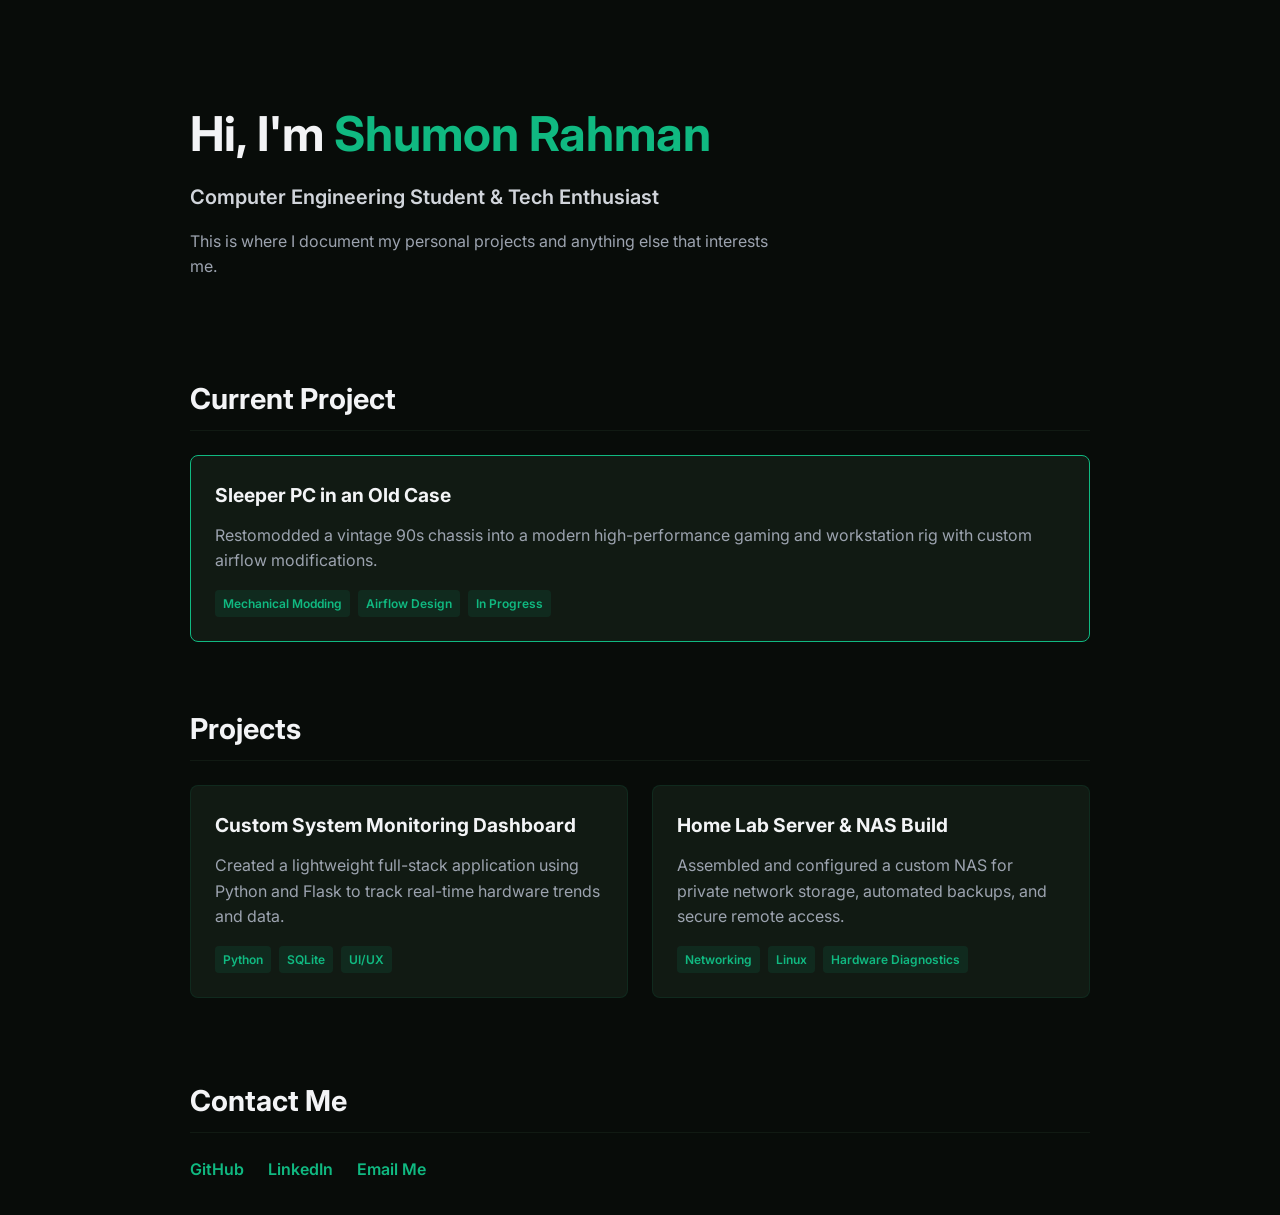
==== index.html @ 154af213 "Update link for Project 1 to point to monitor.html" ====
<!DOCTYPE html>
<html lang="en">
<head>
    <meta charset="UTF-8">
    <meta name="viewport" content="width=device-width, initial-scale=1.0">
    <title>Shumonzr</title>
    <link rel="stylesheet" href="styles.css">
    <!-- Google Font -->
    <link href="https://fonts.googleapis.com/css2?family=Inter:wght@300;400;600;700&display=swap" rel="stylesheet">
</head>
<body>

    <!-- Header / Hero -->
    <header class="hero">
        <div class="container">
            <h1>Hi, I'm <span class="highlight">Shumon Rahman</span></h1>
            <p class="subtitle">Computer Engineering Student & Tech Enthusiast</p>
            <p class="bio">This is where I document my personal projects and anything else that interests me.</p>
        </div>
    </header>

    <!-- Current Project Section -->
    <section class="container section">
        <h2>Current Project</h2>
        <div class="projects-grid">
            <!-- Active Project Card: Sleeper PC -->
            <a href="sleeper-pc.html" class="project-card" style="border-color: #10b981;">
                <h3>Sleeper PC in an Old Case</h3>
                <p>Restomodded a vintage 90s chassis into a modern high-performance gaming and workstation rig with custom airflow modifications.</p>
                <div class="tags">
                    <span>Mechanical Modding</span>
                    <span>Airflow Design</span>
                    <span>In Progress</span>
                </div>
            </a>
        </div>
    </section>

    <!-- Projects Section -->
    <section class="container section">
        <h2>Projects</h2>
        <div class="projects-grid">

             <!-- Project 1: System Monitoring Dashboard -->
            <a href="monitor.html" class="project-card">
                <h3>Custom System Monitoring Dashboard</h3>
                <p>Created a lightweight full-stack application using Python and Flask to track real-time hardware trends and data.</p>
                <div class="tags">
                    <span>Python</span>
                    <span>SQLite</span>
                    <span>UI/UX</span>
                </div>
            </a>

            <!-- Project 2: Custom NAS -->
            <a href="nas.html" class="project-card">
                <h3>Home Lab Server & NAS Build</h3>
                <p>Assembled and configured a custom NAS for private network storage, automated backups, and secure remote access.</p>
                <div class="tags">
                    <span>Networking</span>
                    <span>Linux</span>
                    <span>Hardware Diagnostics</span>
                </div>
            </a>

        </div>
    </section>

    <!-- Footer / Contact -->
    <footer class="container footer">
        <h2>Contact Me</h2>
        <div class="social-links">
            <a href="https://github.com/shumonzr" target="_blank">GitHub</a>
            <a href="https://linkedin.com/in/shumonrahman0" target="_blank">LinkedIn</a>
            <a href="mailto:youremail@example.com">Email Me</a>
        </div>
    </footer>

</body>
</html>
---- styles.css ----
* {
    margin: 0;
    padding: 0;
    box-sizing: border-box;
}

body {
    font-family: 'Inter', sans-serif;
    background-color: #080c09; /* Deep black-green background */
    color: #9ca3af; /* Soft gray readable text */
    line-height: 1.6;
    padding: 2rem 1rem;
}

.container {
    max-width: 900px;
    margin: 0 auto;
}

/* Hero Section */
.hero {
    padding: 4rem 0 2rem 0;
}

h1 {
    font-size: 3rem;
    color: #f3f4f6;
    font-weight: 700;
}

.highlight {
    color: #10b981; /* Vibrant emerald green */
}

.subtitle {
    font-size: 1.25rem;
    color: #d1d5db;
    margin-top: 0.5rem;
    font-weight: 600;
}

.bio {
    margin-top: 1rem;
    font-size: 1rem;
    max-width: 600px;
}

/* Sections */
.section {
    margin-top: 4rem;
}

h2 {
    font-size: 1.8rem;
    color: #f3f4f6;
    margin-bottom: 1.5rem;
    border-bottom: 1px solid #111a13;
    padding-bottom: 0.5rem;
}

/* Projects Grid */
.projects-grid {
    display: grid;
    grid-template-columns: repeat(auto-fit, minmax(280px, 1fr));
    gap: 1.5rem;
}

.project-card {
    background-color: #111a13; /* Dark card background */
    border: 1px solid rgba(16, 185, 129, 0.1);
    padding: 1.5rem;
    border-radius: 8px;
    transition: transform 0.2s ease, border-color 0.2s ease;
}

.project-card:hover {
    transform: translateY(-4px);
    border-color: #10b981;
}

.project-card h3 {
    color: #f3f4f6;
    font-size: 1.2rem;
    margin-bottom: 0.75rem;
}

.tags {
    margin-top: 1rem;
    display: flex;
    flex-wrap: wrap;
    gap: 0.5rem;
}

.tags span {
    background-color: rgba(16, 185, 129, 0.1);
    color: #10b981;
    font-size: 0.75rem;
    padding: 0.25rem 0.5rem;
    border-radius: 4px;
    font-weight: 600;
}

/* Footer */
.footer {
    margin-top: 5rem;
    text-align: left;
}

.social-links {
    margin-top: 1rem;
    display: flex;
    gap: 1.5rem;
}

.social-links a {
    color: #10b981;
    text-decoration: none;
    font-weight: 600;
}

.social-links a:hover {
    text-decoration: underline;
}
/* Prevent links from turning purple or showing default underlines when clicked */
a, a:visited, a:active {
    color: inherit;
    text-decoration: none;
}
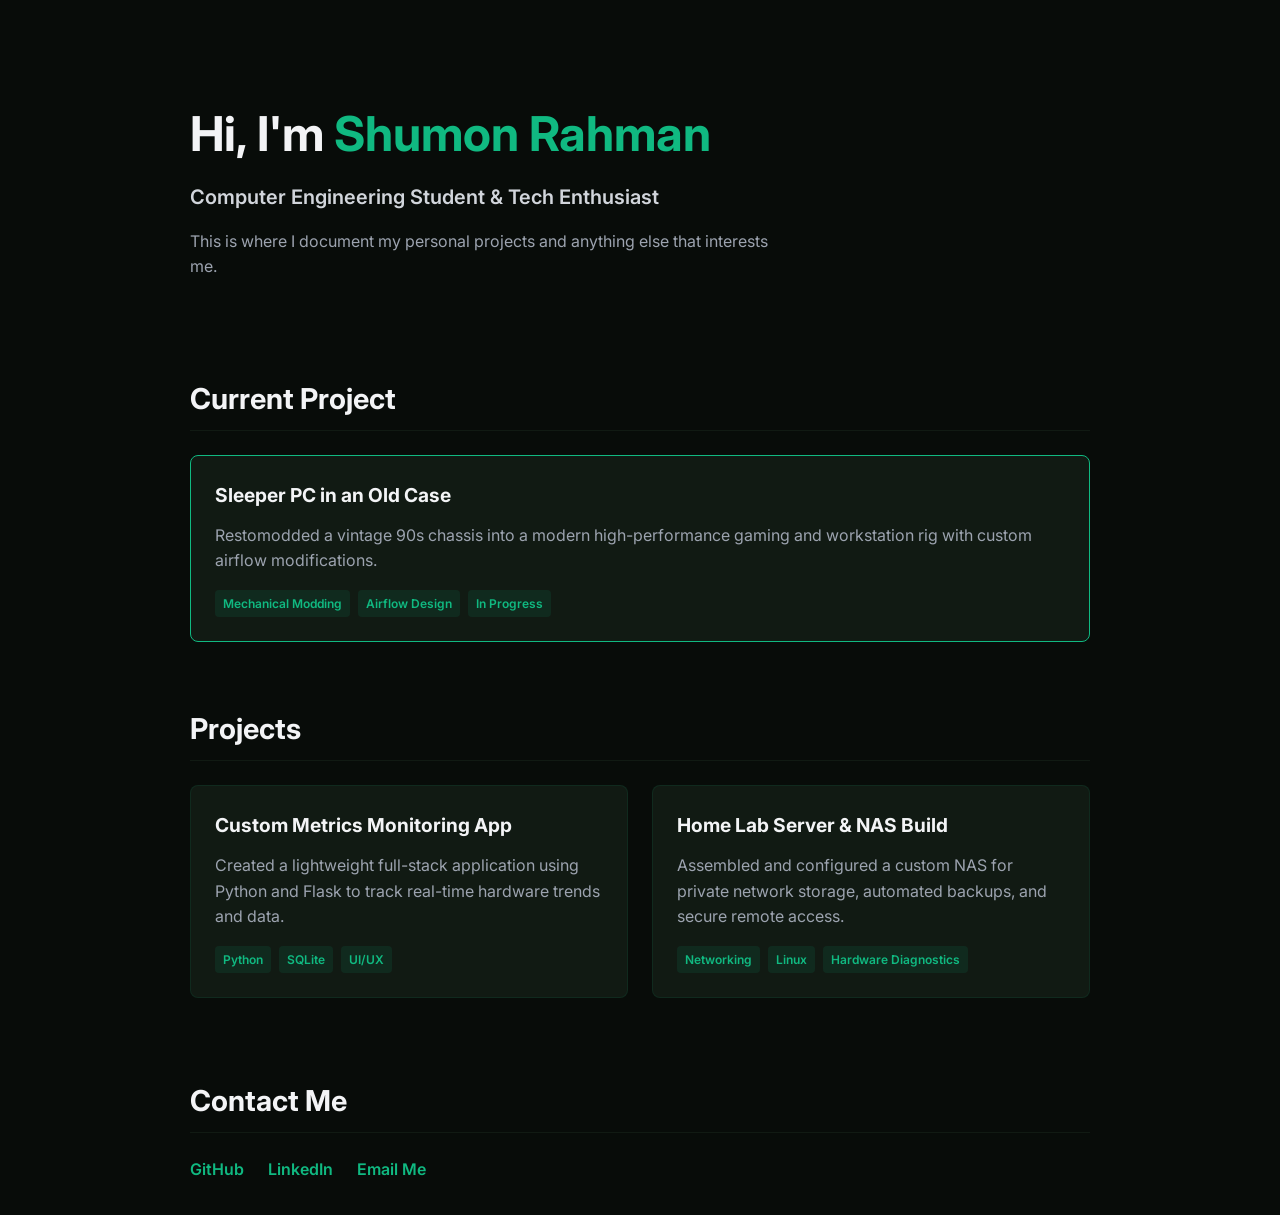
==== commit f2d71046: "Rename project to 'Custom Metrics Monitoring App'" ====
--- a/index.html
+++ b/index.html
@@ -43,7 +43,7 @@
 
              <!-- Project 1: System Monitoring Dashboard -->
             <a href="monitor.html" class="project-card">
-                <h3>Custom System Monitoring Dashboard</h3>
+                <h3>Custom Metrics Monitoring App</h3>
                 <p>Created a lightweight full-stack application using Python and Flask to track real-time hardware trends and data.</p>
                 <div class="tags">
                     <span>Python</span>
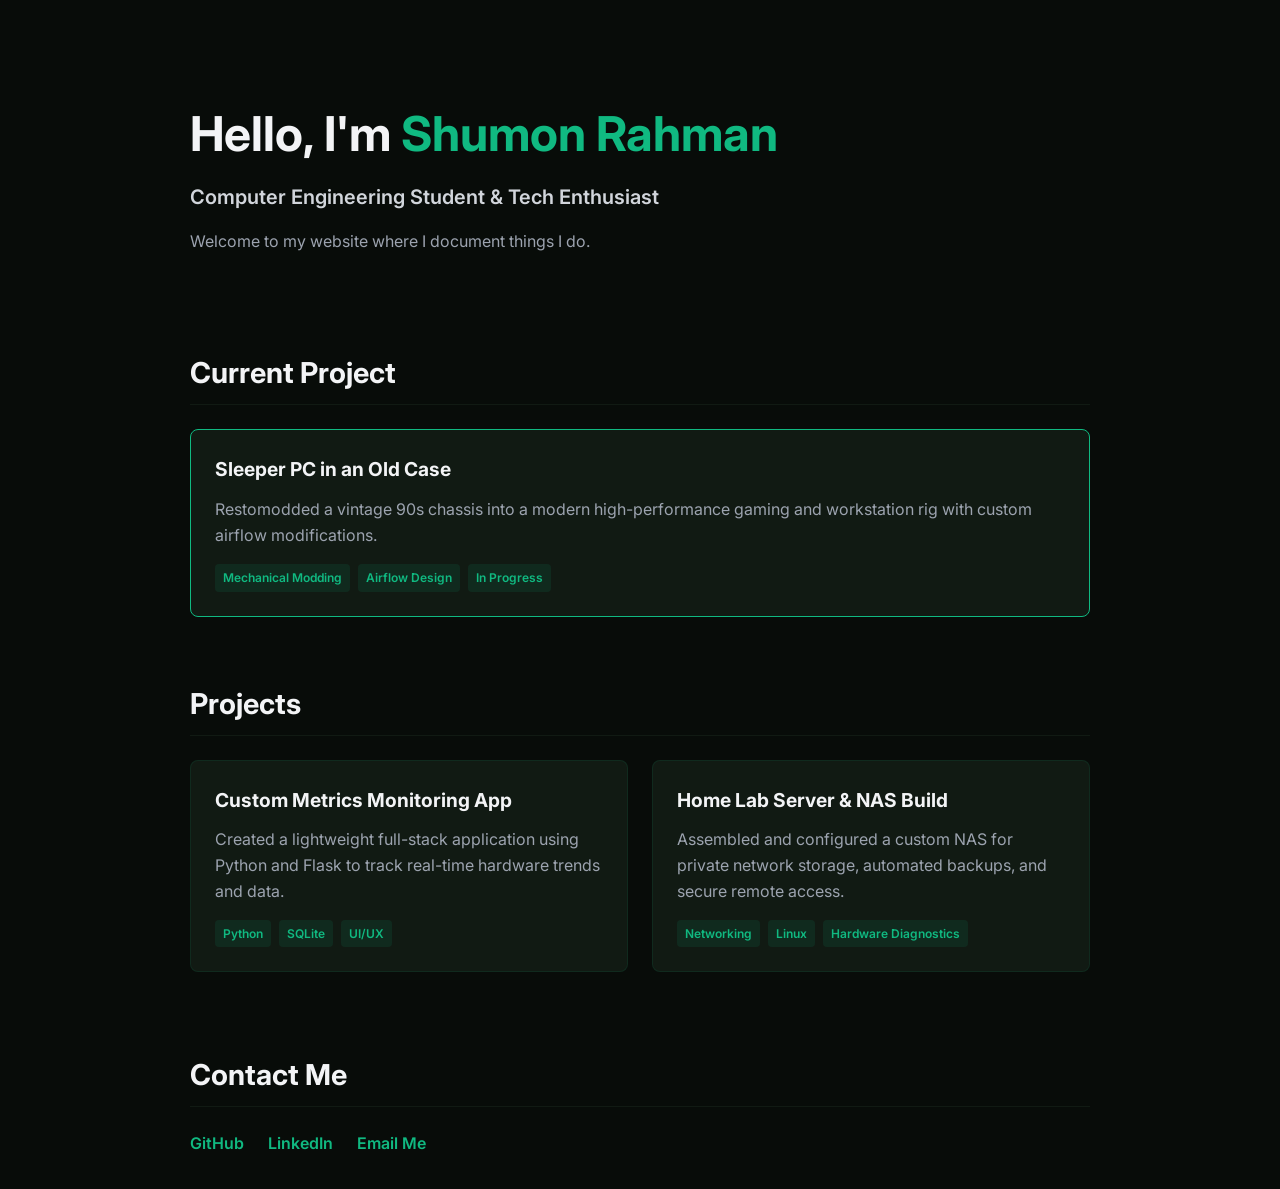
==== commit 1996eade: "Update greeting and bio text in index.html" ====
--- a/index.html
+++ b/index.html
@@ -13,9 +13,9 @@
     <!-- Header / Hero -->
     <header class="hero">
         <div class="container">
-            <h1>Hi, I'm <span class="highlight">Shumon Rahman</span></h1>
+            <h1>Hello, I'm <span class="highlight">Shumon Rahman</span></h1>
             <p class="subtitle">Computer Engineering Student & Tech Enthusiast</p>
-            <p class="bio">This is where I document my personal projects and anything else that interests me.</p>
+            <p class="bio">Welcome to my website where I document things I do.</p>
         </div>
     </header>
 
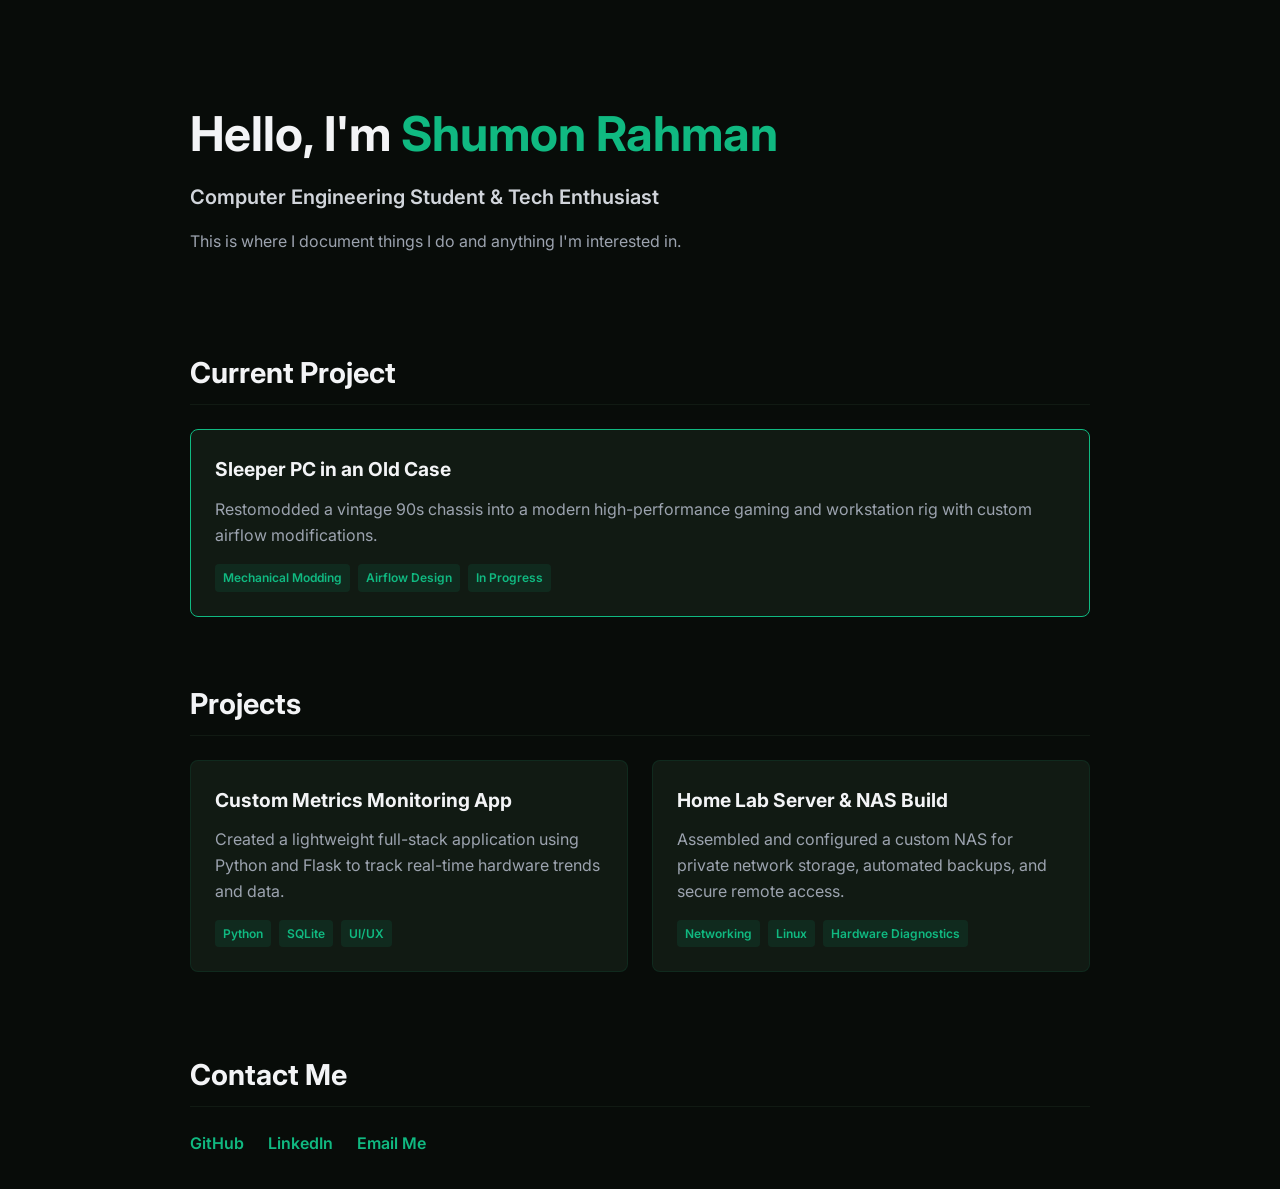
==== commit 50637acd: "Revise bio text in index.html Updated bio paragraph to reflect personal interests." ====
--- a/index.html
+++ b/index.html
@@ -15,7 +15,7 @@
         <div class="container">
             <h1>Hello, I'm <span class="highlight">Shumon Rahman</span></h1>
             <p class="subtitle">Computer Engineering Student & Tech Enthusiast</p>
-            <p class="bio">Welcome to my website where I document things I do.</p>
+            <p class="bio">This is where I document things I do and anything I'm interested in.</p>
         </div>
     </header>
 
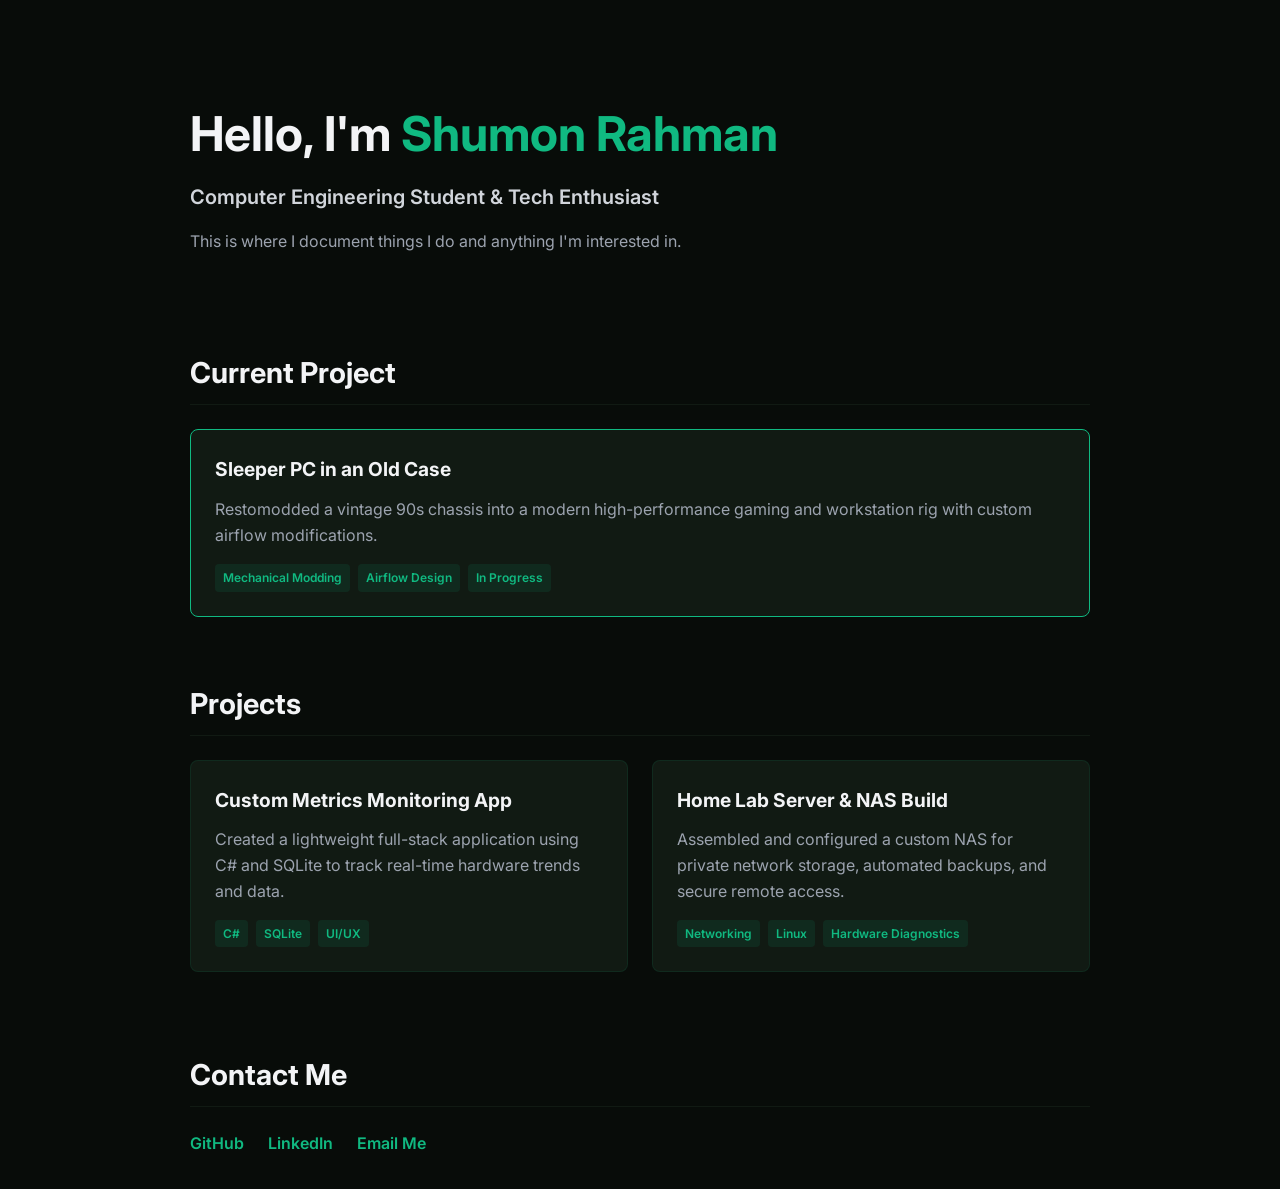
==== commit 3f74797f: "Update project description and technology used" ====
--- a/index.html
+++ b/index.html
@@ -44,9 +44,9 @@
              <!-- Project 1: System Monitoring Dashboard -->
             <a href="monitor.html" class="project-card">
                 <h3>Custom Metrics Monitoring App</h3>
-                <p>Created a lightweight full-stack application using Python and Flask to track real-time hardware trends and data.</p>
+                <p>Created a lightweight full-stack application using C# and SQLite to track real-time hardware trends and data.</p>
                 <div class="tags">
-                    <span>Python</span>
+                    <span>C#</span>
                     <span>SQLite</span>
                     <span>UI/UX</span>
                 </div>
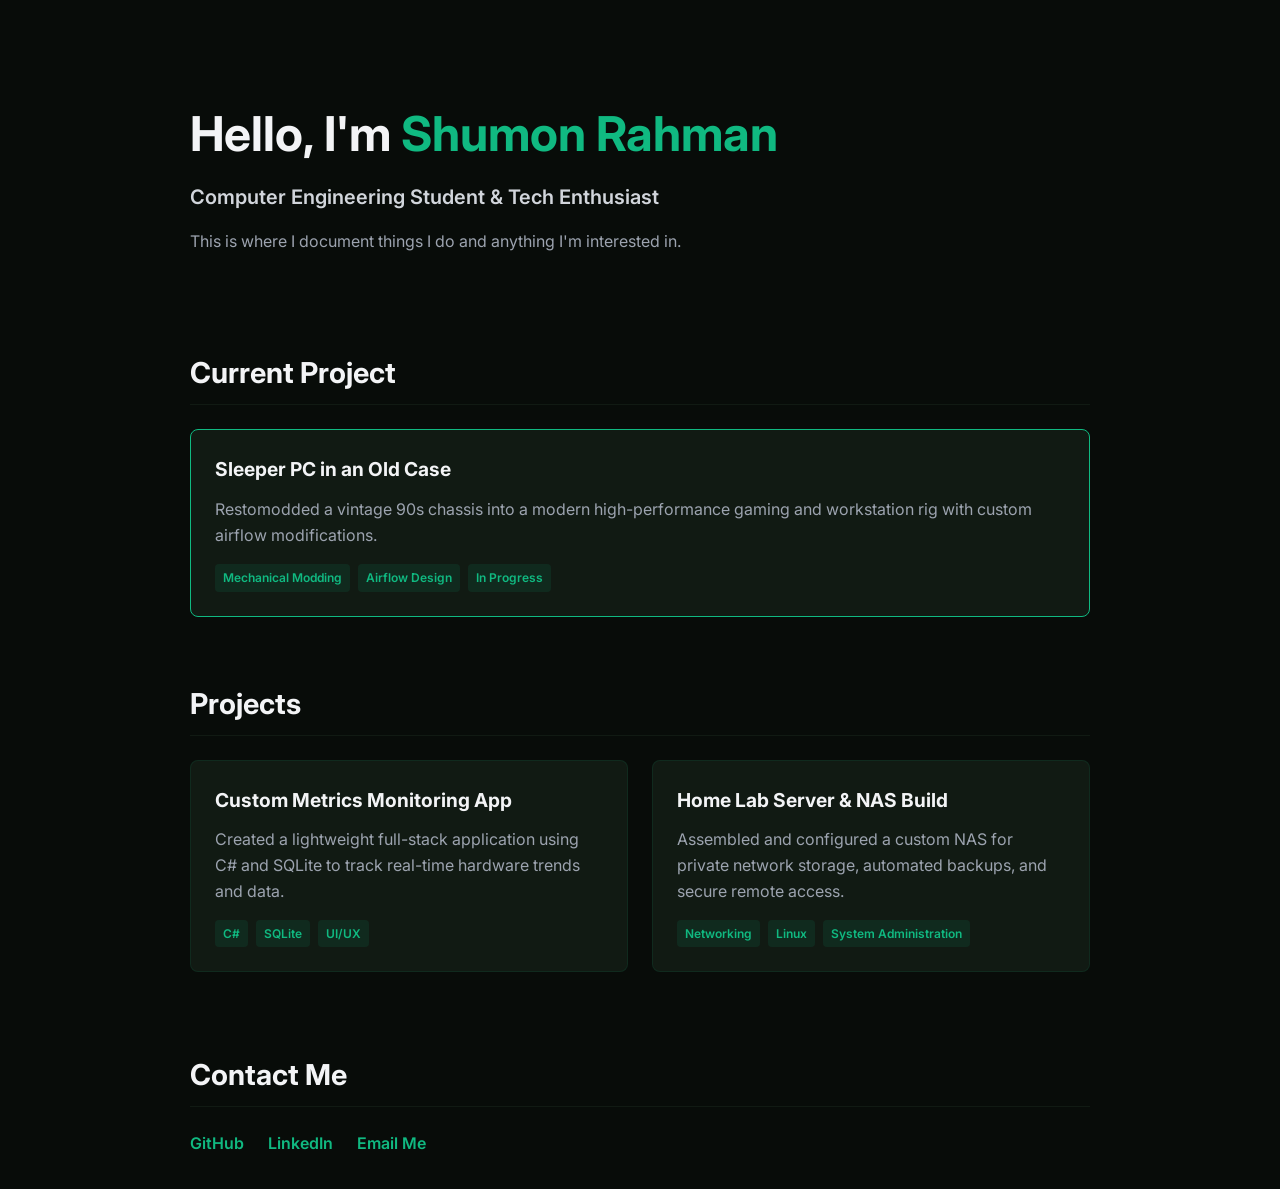
==== commit a425e8c9: "Replace 'Hardware Diagnostics' with 'System Administration'" ====
--- a/index.html
+++ b/index.html
@@ -59,7 +59,7 @@
                 <div class="tags">
                     <span>Networking</span>
                     <span>Linux</span>
-                    <span>Hardware Diagnostics</span>
+                    <span>System Administration</span>
                 </div>
             </a>
 
